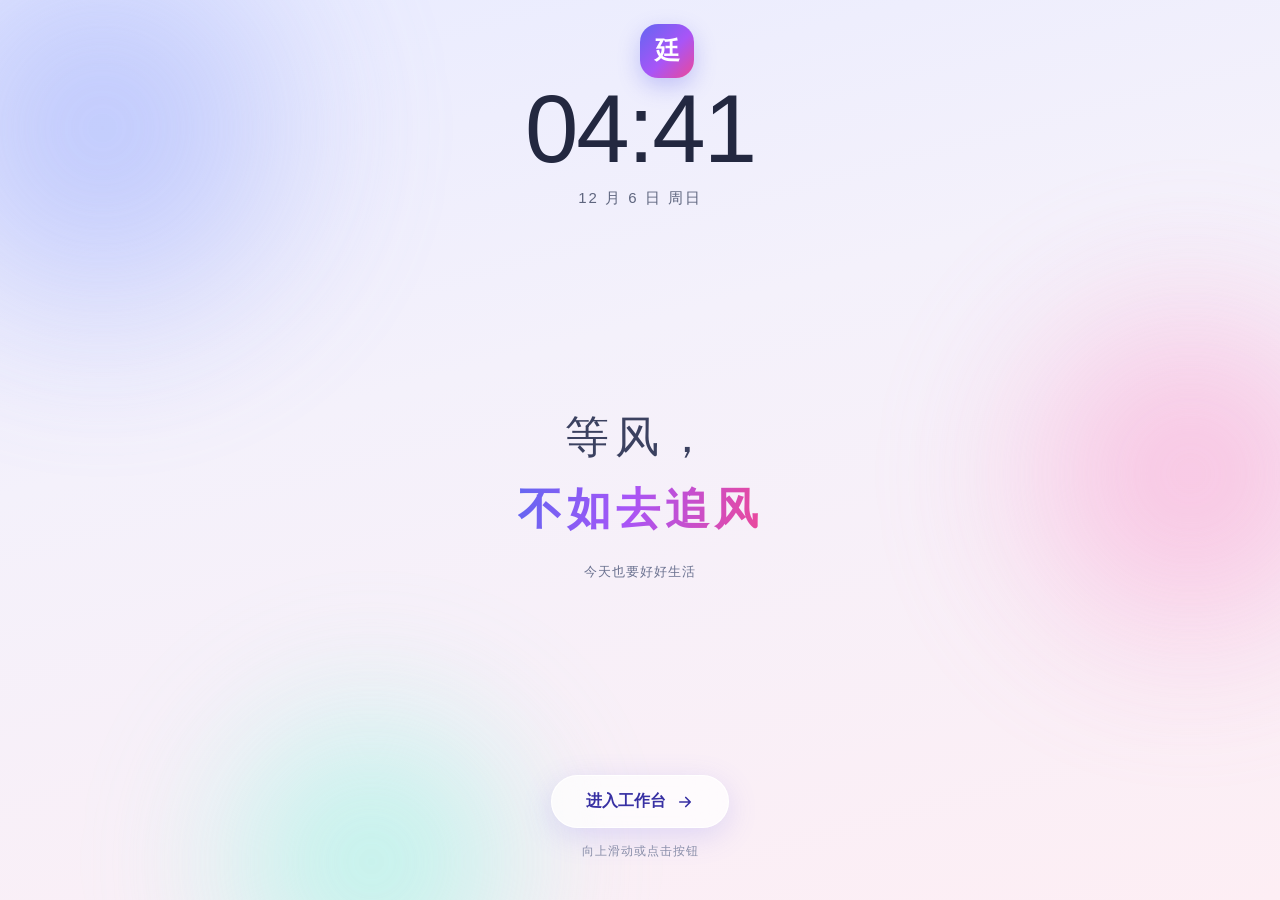
==== index.html @ cba23fd0 "v14 云同步修复：同 token 自动复用同一 Gist，一个 token 手机电脑互通" ====
<!DOCTYPE html>
<html lang="zh-CN">
<head>
<meta charset="UTF-8" />
<meta name="viewport" content="width=device-width, initial-scale=1.0, viewport-fit=cover, maximum-scale=1.0, user-scalable=no" />
<meta name="theme-color" content="#f6f7fb" />
<meta name="apple-mobile-web-app-capable" content="yes" />
<meta name="apple-mobile-web-app-status-bar-style" content="default" />
<meta name="apple-mobile-web-app-title" content="追风" />
<meta name="format-detection" content="telephone=no" />
<link rel="manifest" href="manifest.json" />
<link rel="apple-touch-icon" href="icons/icon-192.png" />
<link rel="icon" href="icons/icon-192.png" />
<title>追风 · 个人工作台</title>
  <link rel="stylesheet" href="css/style.css?v=14" />
</head>
<body>

<!-- ============ 锁屏 ============ -->
<div id="lockScreen" class="lock">
  <div class="lock-bg"><span class="orb o1"></span><span class="orb o2"></span><span class="orb o3"></span></div>
  <div class="lock-logo">廷</div>
  <div class="lock-inner">
    <div class="lock-top">
      <div id="lockTime" class="lock-time">--:--</div>
      <div id="lockDate" class="lock-date">—</div>
    </div>
    <div class="lock-mid">
      <div class="lock-quote">
        <span class="q-line">等风，</span>
        <span class="q-line strong">不如去追风</span>
      </div>
      <div id="lockSub" class="lock-sub">—</div>
    </div>
    <div class="lock-bottom">
      <button id="enterBtn" class="enter-btn">
        <span>进入工作台</span>
        <svg viewBox="0 0 24 24" width="18" height="18" fill="none" stroke="currentColor" stroke-width="2.2" stroke-linecap="round" stroke-linejoin="round"><path d="M5 12h14M13 6l6 6-6 6"/></svg>
      </button>
      <div class="lock-hint">向上滑动或点击按钮</div>
    </div>
  </div>
</div>

<!-- ============ 首次引导 ============ -->
<div id="onboard" class="onboard hidden"></div>

<!-- ============ 主应用 ============ -->
<div id="app" class="app hidden">
  <aside class="sidebar">
    <div class="brand">
      <div class="brand-logo">廷</div>
      <div class="brand-text"><b>廷的工作台</b><i id="brandUser">我的一天</i></div>
    </div>
    <nav class="side-nav" id="sideNav"></nav>
    <div class="side-foot">
      <div class="side-quote">等风，不如去追风</div>
    </div>
  </aside>

  <main class="main">
    <header class="topbar">
      <div class="topbar-left">
        <h1 id="pageTitle">首页</h1>
        <span id="pageSub" class="page-sub"></span>
      </div>
      <div class="topbar-right">
        <button class="icon-btn" id="settingsBtn" title="设置 / 备份">
          <svg viewBox="0 0 24 24" width="17" height="17" fill="none" stroke="currentColor" stroke-width="1.9" stroke-linecap="round"><circle cx="12" cy="12" r="3.2"/><path d="M19.4 15a1.6 1.6 0 0 0 .3 1.8l.1.1a2 2 0 1 1-2.8 2.8l-.1-.1a1.6 1.6 0 0 0-2.7 1.1V21a2 2 0 1 1-4 0v-.1A1.6 1.6 0 0 0 7.5 19.4l-.1.1a2 2 0 1 1-2.8-2.8l.1-.1A1.6 1.6 0 0 0 3 15H3a2 2 0 1 1 0-4h.1a1.6 1.6 0 0 0 1.5-2.7l-.1-.1a2 2 0 1 1 2.8-2.8l.1.1A1.6 1.6 0 0 0 10 4.6V4a2 2 0 1 1 4 0v.1a1.6 1.6 0 0 0 2.7 1.1l.1-.1a2 2 0 1 1 2.8 2.8l-.1.1A1.6 1.6 0 0 0 21 11h.1a2 2 0 1 1 0 4H21z"/></svg>
        </button>
        <button class="icon-btn" id="lockBtn" title="锁屏">
          <svg viewBox="0 0 24 24" width="18" height="18" fill="none" stroke="currentColor" stroke-width="2" stroke-linecap="round"><rect x="4" y="10" width="16" height="10" rx="2.5"/><path d="M8 10V7a4 4 0 0 1 8 0v3"/></svg>
        </button>
      </div>
    </header>
    <div id="view" class="view"></div>
  </main>

  <nav class="tabbar" id="tabbar"></nav>
</div>

<!-- ============ 全局层 ============ -->
<div id="modalRoot"></div>
<div id="sheetRoot"></div>
<div id="toastRoot" class="toast-root"></div>

<script src="js/core.js?v=14"></script>
<script src="js/charts.js?v=14"></script>
<script src="js/dashboard.js?v=14"></script>
<script src="js/finance.js?v=14"></script>
<script src="js/health.js?v=14"></script>
<script src="js/study.js?v=14"></script>
<script src="js/work.js?v=14"></script>
<script src="js/more.js?v=14"></script>
<script src="js/app.js?v=14"></script>
</body>
</html>
---- css/style.css ----
/* ===================== 设计变量 ===================== */
:root{
  --bg:#f4f5fa;
  --bg-soft:#eceef7;
  --surface:#ffffff;
  --surface-2:#f8f9fd;
  --line:#e7e9f2;
  --line-soft:#f0f1f7;
  --text:#1b1f2e;
  --text-2:#5c6379;
  --text-3:#98a0b5;
  --brand:#6366f1;
  --brand-soft:#eef0ff;
  --pink:#ec4899;
  --pink-soft:#fdeef6;
  --green:#10b981;
  --green-soft:#e7f8f2;
  --amber:#f59e0b;
  --amber-soft:#fef4e3;
  --red:#ef4444;
  --red-soft:#fdeeee;
  --blue:#3b82f6;
  --blue-soft:#eaf2ff;
  --violet:#8b5cf6;
  --violet-soft:#f2edff;
  --teal:#14b8a6;
  --teal-soft:#e6f8f6;
  --r-s:10px; --r-m:14px; --r-l:20px; --r-xl:26px;
  --sh-s:0 1px 2px rgba(24,30,60,.05), 0 2px 8px rgba(24,30,60,.04);
  --sh-m:0 2px 6px rgba(24,30,60,.06), 0 10px 26px rgba(24,30,60,.07);
  --sh-l:0 10px 40px rgba(24,30,60,.14);
  --sat:env(safe-area-inset-top,0px);
  --sab:env(safe-area-inset-bottom,0px);
  --font:-apple-system,BlinkMacSystemFont,"SF Pro SC","PingFang SC","Microsoft YaHei","Segoe UI",Roboto,sans-serif;
}
*{box-sizing:border-box;-webkit-tap-highlight-color:transparent}
html,body{height:100%}
body{
  margin:0;font-family:var(--font);background:var(--bg);color:var(--text);
  font-size:15px;line-height:1.5;-webkit-font-smoothing:antialiased;overscroll-behavior-y:none;
}
button,input,select,textarea{font-family:inherit;font-size:inherit;color:inherit}
button{cursor:pointer;border:none;background:none;padding:0}
a{color:var(--brand);text-decoration:none}
.hidden{display:none !important}
::-webkit-scrollbar{width:8px;height:8px}
::-webkit-scrollbar-thumb{background:#d8dbe8;border-radius:8px}
::-webkit-scrollbar-track{background:transparent}

/* ===================== 锁屏 ===================== */
.lock{
  position:fixed;inset:0;z-index:200;overflow:hidden;
  background:linear-gradient(165deg,#e8ebff 0%,#f4f1fb 40%,#fdeef4 100%);
  transition:opacity .6s ease, transform .6s cubic-bezier(.4,0,.2,1);
}
.lock.leaving{opacity:0;transform:translateY(-8%) scale(1.03);pointer-events:none}
.lock-bg{position:absolute;inset:0;filter:blur(60px);opacity:.75}
.orb{position:absolute;border-radius:50%}
.o1{width:44vmax;height:44vmax;left:-14vmax;top:-12vmax;background:radial-gradient(circle,#a5b4fc,transparent 68%);animation:float1 16s ease-in-out infinite}
.o2{width:38vmax;height:38vmax;right:-12vmax;top:18vmax;background:radial-gradient(circle,#f9a8d4,transparent 68%);animation:float2 19s ease-in-out infinite}
.o3{width:34vmax;height:34vmax;left:12vmax;bottom:-14vmax;background:radial-gradient(circle,#99f6e4,transparent 68%);animation:float3 22s ease-in-out infinite}
@keyframes float1{0%,100%{transform:translate(0,0)}50%{transform:translate(6vmax,4vmax)}}
@keyframes float2{0%,100%{transform:translate(0,0)}50%{transform:translate(-5vmax,6vmax)}}
@keyframes float3{0%,100%{transform:translate(0,0)}50%{transform:translate(4vmax,-5vmax)}}
.lock-inner{
  position:relative;height:100%;display:flex;flex-direction:column;align-items:center;
  justify-content:space-between;padding:calc(var(--sat) + 9vh) 24px calc(var(--sab) + 40px);
}
.lock-logo{
  position:absolute;top:calc(var(--sat) + 24px);left:50%;transform:translateX(-50%);
  width:54px;height:54px;border-radius:18px;display:grid;place-items:center;
  font-size:25px;font-weight:700;color:#fff;z-index:3;
  background:linear-gradient(135deg,#6366f1,#a855f7 55%,#ec4899);
  box-shadow:0 8px 22px rgba(99,102,241,.32);
  animation:fadeDown .9s both;
}
.lock-top{text-align:center;animation:fadeDown .9s .1s both}
.lock-time{font-size:clamp(58px,15vw,96px);font-weight:250;letter-spacing:-2px;color:#232840;line-height:1;font-variant-numeric:tabular-nums}
.lock-date{margin-top:10px;font-size:15px;color:#5f667f;letter-spacing:2px}
.lock-mid{text-align:center;animation:fadeUp 1s .35s both}
.lock-quote{display:flex;flex-direction:column;gap:6px}
.q-line{font-size:clamp(28px,7.5vw,44px);font-weight:300;letter-spacing:6px;color:#3b4160}
.q-line.strong{font-weight:600;letter-spacing:5px;background:linear-gradient(100deg,#6366f1,#a855f7 45%,#ec4899);-webkit-background-clip:text;background-clip:text;color:transparent}
.lock-sub{margin-top:20px;font-size:13px;color:#6b7290;letter-spacing:1px}
.lock-bottom{display:flex;flex-direction:column;align-items:center;gap:14px;animation:fadeUp 1s .6s both}
.enter-btn{
  display:inline-flex;align-items:center;gap:10px;padding:15px 34px;border-radius:100px;
  background:rgba(255,255,255,.72);backdrop-filter:blur(20px);-webkit-backdrop-filter:blur(20px);
  border:1px solid rgba(255,255,255,.9);box-shadow:0 8px 30px rgba(99,102,241,.18);
  font-size:16px;font-weight:600;color:#3730a3;transition:transform .2s, box-shadow .2s;
}
.enter-btn:active{transform:scale(.96)}
.enter-btn:hover{box-shadow:0 12px 38px rgba(99,102,241,.28)}
.lock-hint{font-size:12px;color:#8b90a8;letter-spacing:1px}
@keyframes fadeDown{from{opacity:0;transform:translateY(-18px)}to{opacity:1;transform:none}}
@keyframes fadeUp{from{opacity:0;transform:translateY(18px)}to{opacity:1;transform:none}}

/* ===================== 引导 ===================== */
.onboard{position:fixed;inset:0;z-index:190;background:var(--bg);overflow-y:auto;padding:calc(var(--sat) + 28px) 20px calc(var(--sab) + 40px)}
.ob-wrap{max-width:560px;margin:0 auto}
.ob-step{font-size:12px;letter-spacing:2px;color:var(--brand);font-weight:700}
.ob-title{font-size:26px;font-weight:700;margin:8px 0 6px;letter-spacing:-.5px}
.ob-desc{color:var(--text-2);font-size:14px;margin-bottom:22px}
.ob-card{background:var(--surface);border-radius:var(--r-l);padding:20px;box-shadow:var(--sh-s);border:1px solid var(--line-soft)}
.ob-actions{display:flex;gap:10px;margin-top:20px}
.ob-result{background:linear-gradient(135deg,#eef0ff,#fdeef6);border-radius:var(--r-l);padding:18px;margin-top:16px;border:1px solid #e6e8fa}
.ob-metrics{display:grid;grid-template-columns:repeat(2,1fr);gap:12px;margin-top:12px}
.ob-metric{background:rgba(255,255,255,.75);border-radius:var(--r-m);padding:12px 14px}
.ob-metric b{display:block;font-size:20px;letter-spacing:-.5px}
.ob-metric span{font-size:12px;color:var(--text-2)}

/* ===================== 布局 ===================== */
.app{display:flex;min-height:100vh}
.sidebar{
  width:236px;flex:none;background:var(--surface);border-right:1px solid var(--line);
  padding:22px 14px;display:flex;flex-direction:column;position:sticky;top:0;height:100vh;
}
.brand{display:flex;align-items:center;gap:11px;padding:0 8px 20px}
.brand-logo{
  width:40px;height:40px;border-radius:13px;flex:none;display:grid;place-items:center;color:#fff;font-weight:700;font-size:18px;
  background:linear-gradient(135deg,#6366f1,#a855f7 55%,#ec4899);box-shadow:0 6px 16px rgba(99,102,241,.3)
}
.brand-text b{display:block;font-size:15px}
.brand-text i{display:block;font-size:12px;color:var(--text-3);font-style:normal;margin-top:1px}
.side-nav{display:flex;flex-direction:column;gap:3px;flex:1}
.side-item{
  display:flex;align-items:center;gap:11px;padding:11px 12px;border-radius:12px;color:var(--text-2);
  font-size:14.5px;font-weight:500;transition:background .15s,color .15s;text-align:left;width:100%
}
.side-item svg{flex:none;opacity:.85}
.side-item:hover{background:var(--surface-2);color:var(--text)}
.side-item.on{background:var(--brand-soft);color:#4f46e5;font-weight:650}
.side-item .badge{margin-left:auto;background:var(--red);color:#fff;font-size:11px;font-weight:700;min-width:19px;height:19px;border-radius:10px;display:grid;place-items:center;padding:0 5px}
.side-foot{padding:14px 12px 0;border-top:1px solid var(--line-soft)}
.side-quote{font-size:12px;color:var(--text-3);letter-spacing:1px}

.main{flex:1;min-width:0;display:flex;flex-direction:column}
.topbar{
  position:sticky;top:0;z-index:40;display:flex;align-items:flex-end;justify-content:space-between;gap:12px;
  padding:calc(var(--sat) + 18px) 26px 14px;background:rgba(244,245,250,.86);
  backdrop-filter:saturate(180%) blur(14px);-webkit-backdrop-filter:saturate(180%) blur(14px);border-bottom:1px solid var(--line-soft)
}
.topbar h1{margin:0;font-size:23px;font-weight:700;letter-spacing:-.5px}
.page-sub{font-size:13px;color:var(--text-3);margin-left:10px}
.icon-btn{width:36px;height:36px;border-radius:11px;display:grid;place-items:center;background:var(--surface);border:1px solid var(--line);color:var(--text-2);box-shadow:var(--sh-s)}
.icon-btn:active{transform:scale(.94)}
.view{padding:20px 26px 40px;flex:1}
.tabbar{display:none}

/* ===================== 通用组件 ===================== */
.grid{display:grid;gap:14px}
.g2{grid-template-columns:repeat(2,minmax(0,1fr))}
.g3{grid-template-columns:repeat(3,minmax(0,1fr))}
.g4{grid-template-columns:repeat(4,minmax(0,1fr))}
.card{background:var(--surface);border:1px solid var(--line-soft);border-radius:var(--r-l);padding:18px;box-shadow:var(--sh-s)}
.card.pad-s{padding:14px}
.card-head{display:flex;align-items:center;justify-content:space-between;gap:10px;margin-bottom:14px}
.card-head h3{margin:0;font-size:15.5px;font-weight:680;letter-spacing:-.2px}
.card-head .sub{font-size:12.5px;color:var(--text-3)}
.sec-title{display:flex;align-items:center;justify-content:space-between;margin:26px 0 12px}
.sec-title h2{margin:0;font-size:17px;font-weight:700;letter-spacing:-.3px}
.sec-title:first-child{margin-top:0}

.btn{display:inline-flex;align-items:center;justify-content:center;gap:7px;padding:10px 16px;border-radius:12px;font-size:14px;font-weight:600;transition:transform .12s,filter .15s;border:1px solid transparent}
.btn:active{transform:scale(.97)}
.btn-primary{background:linear-gradient(135deg,#6366f1,#7c5cf0);color:#fff;box-shadow:0 4px 14px rgba(99,102,241,.28)}
.btn-primary:hover{filter:brightness(1.05)}
.btn-ghost{background:var(--surface);border-color:var(--line);color:var(--text-2);box-shadow:var(--sh-s)}
.btn-soft{background:var(--brand-soft);color:#4f46e5}
.btn-danger{background:var(--red-soft);color:var(--red)}
.btn-sm{padding:7px 12px;font-size:13px;border-radius:10px}
.btn-block{width:100%}
.btn-add{display:inline-flex;align-items:center;gap:6px;font-size:13px;font-weight:650;color:var(--brand);background:var(--brand-soft);padding:7px 12px;border-radius:10px}

.chip{display:inline-flex;align-items:center;gap:5px;padding:4px 10px;border-radius:100px;font-size:12px;font-weight:600;background:var(--surface-2);color:var(--text-2)}
.chip.brand{background:var(--brand-soft);color:#4f46e5}
.chip.green{background:var(--green-soft);color:#0f8f6c}
.chip.amber{background:var(--amber-soft);color:#b47100}
.chip.red{background:var(--red-soft);color:#d33}
.chip.pink{background:var(--pink-soft);color:#c9257e}
.chip.blue{background:var(--blue-soft);color:#2563eb}
.chip.violet{background:var(--violet-soft);color:#7c3aed}
.chip.teal{background:var(--teal-soft);color:#0d9488}

.stat{display:flex;flex-direction:column;gap:3px}
.stat b{font-size:24px;font-weight:700;letter-spacing:-.8px;font-variant-numeric:tabular-nums}
.stat span{font-size:12.5px;color:var(--text-3)}

.empty{text-align:center;padding:26px 16px;color:var(--text-3);font-size:13.5px}
.empty .e-ico{font-size:26px;display:block;margin-bottom:8px;opacity:.5}

.list{display:flex;flex-direction:column;gap:8px}
.row{display:flex;align-items:center;gap:12px;padding:12px 14px;background:var(--surface);border:1px solid var(--line-soft);border-radius:var(--r-m);transition:box-shadow .15s}
.row:hover{box-shadow:var(--sh-s)}
.row .r-main{flex:1;min-width:0}
.row .r-title{font-size:14.5px;font-weight:600;white-space:nowrap;overflow:hidden;text-overflow:ellipsis}
.row .r-sub{font-size:12.5px;color:var(--text-3);margin-top:2px;display:flex;gap:8px;flex-wrap:wrap;align-items:center}
.row .r-right{text-align:right;flex:none}
.row .r-amt{font-size:15px;font-weight:700;font-variant-numeric:tabular-nums;letter-spacing:-.3px}
.r-ico{width:38px;height:38px;border-radius:12px;flex:none;display:grid;place-items:center;font-size:17px;background:var(--surface-2)}
.mini-btn{width:28px;height:28px;border-radius:9px;display:grid;place-items:center;color:var(--text-3);background:var(--surface-2)}
.mini-btn:hover{background:var(--red-soft);color:var(--red)}

.progress{height:8px;border-radius:100px;background:var(--line);overflow:hidden}
.progress > i{display:block;height:100%;border-radius:100px;background:linear-gradient(90deg,#6366f1,#a855f7);transition:width .5s cubic-bezier(.4,0,.2,1)}
.progress.green > i{background:linear-gradient(90deg,#10b981,#34d399)}
.progress.blue > i{background:linear-gradient(90deg,#3b82f6,#60a5fa)}
.progress.amber > i{background:linear-gradient(90deg,#f59e0b,#fbbf24)}
.progress.pink > i{background:linear-gradient(90deg,#ec4899,#f472b6)}
.progress.red > i{background:linear-gradient(90deg,#ef4444,#f87171)}

.thumb{width:44px;height:44px;border-radius:11px;object-fit:cover;flex:none;background:var(--surface-2);cursor:zoom-in}
.seg{display:inline-flex;background:var(--surface-2);border-radius:12px;padding:3px;gap:2px;border:1px solid var(--line-soft)}
.seg button{padding:7px 14px;border-radius:9px;font-size:13px;font-weight:600;color:var(--text-2)}
.seg button.on{background:var(--surface);color:var(--text);box-shadow:var(--sh-s)}
.scroll-x{overflow-x:auto;-webkit-overflow-scrolling:touch}

/* 提醒卡 */
.alert{display:flex;gap:12px;align-items:flex-start;padding:13px 15px;border-radius:var(--r-m);border:1px solid transparent}
.alert .a-ico{width:32px;height:32px;border-radius:10px;display:grid;place-items:center;flex:none;font-size:15px}
.alert .a-body{flex:1;min-width:0}
.alert .a-t{font-size:14px;font-weight:650}
.alert .a-s{font-size:12.5px;color:var(--text-2);margin-top:2px}
.alert.red{background:var(--red-soft);border-color:#fbd5d5}
.alert.red .a-ico{background:#fbdada}
.alert.amber{background:var(--amber-soft);border-color:#fae3bd}
.alert.amber .a-ico{background:#fbe4bb}
.alert.blue{background:var(--blue-soft);border-color:#d5e5fd}
.alert.blue .a-ico{background:#d3e3fd}
.alert.pink{background:var(--pink-soft);border-color:#fbd9ea}
.alert.pink .a-ico{background:#fad4e6}
.alert.green{background:var(--green-soft);border-color:#c9f0e2}
.alert.green .a-ico{background:#c6efe0}

/* ===================== 弹窗 / 表单 ===================== */
.mask{position:fixed;inset:0;z-index:120;background:rgba(20,24,44,.42);backdrop-filter:blur(3px);display:flex;align-items:center;justify-content:center;padding:20px;animation:maskIn .2s}
@keyframes maskIn{from{opacity:0}to{opacity:1}}
.modal{
  width:100%;max-width:480px;max-height:86vh;overflow:hidden;background:var(--surface);border-radius:var(--r-xl);
  box-shadow:var(--sh-l);display:flex;flex-direction:column;animation:modalIn .28s cubic-bezier(.3,1.3,.5,1)
}
@keyframes modalIn{from{opacity:0;transform:translateY(20px) scale(.97)}to{opacity:1;transform:none}}
.modal-head{padding:20px 22px 12px;display:flex;align-items:center;justify-content:space-between;gap:10px}
.modal-head h3{margin:0;font-size:18px;font-weight:700;letter-spacing:-.3px}
.modal-body{padding:0 22px;overflow-y:auto;flex:1}
.modal-foot{padding:16px 22px calc(18px + var(--sab));display:flex;gap:10px;border-top:1px solid var(--line-soft);margin-top:14px}
.modal-foot .btn{flex:1}

.field{margin-bottom:14px}
.field > label{display:block;font-size:12.5px;font-weight:650;color:var(--text-2);margin-bottom:6px}
.field .hint{font-size:11.5px;color:var(--text-3);margin-top:5px}
.inp{
  width:100%;padding:11px 13px;border-radius:12px;border:1px solid var(--line);background:var(--surface-2);
  font-size:15px;transition:border-color .15s,background .15s;outline:none;appearance:none
}
.inp:focus{border-color:var(--brand);background:var(--surface);box-shadow:0 0 0 3px rgba(99,102,241,.1)}
textarea.inp{min-height:76px;resize:vertical;line-height:1.55}
select.inp{background-image:url("data:image/svg+xml,%3Csvg xmlns='http://www.w3.org/2000/svg' width='12' height='8' viewBox='0 0 12 8'%3E%3Cpath fill='%2398a0b5' d='M6 8 0 0h12z'/%3E%3C/svg%3E");background-repeat:no-repeat;background-position:right 13px center;padding-right:34px}
.opts{display:flex;flex-wrap:wrap;gap:7px}
.opt{padding:8px 13px;border-radius:11px;border:1px solid var(--line);background:var(--surface-2);font-size:13.5px;font-weight:600;color:var(--text-2)}
.opt.on{background:var(--brand-soft);border-color:#c7cbff;color:#4f46e5}
.two{display:grid;grid-template-columns:1fr 1fr;gap:10px}

.photo-field{display:flex;gap:10px;align-items:center;flex-wrap:wrap}
.photo-btn{display:inline-flex;align-items:center;gap:7px;padding:11px 15px;border-radius:12px;border:1px dashed var(--line);background:var(--surface-2);font-size:13.5px;font-weight:600;color:var(--text-2)}
.photo-btn:hover{border-color:var(--brand);color:var(--brand)}
.photo-prev{position:relative;width:76px;height:76px;border-radius:13px;overflow:hidden;border:1px solid var(--line)}
.photo-prev img{width:100%;height:100%;object-fit:cover}
.photo-prev button{position:absolute;top:3px;right:3px;width:21px;height:21px;border-radius:50%;background:rgba(0,0,0,.55);color:#fff;font-size:13px;display:grid;place-items:center;line-height:1}

.viewer{position:fixed;inset:0;z-index:160;background:rgba(10,12,22,.9);display:grid;place-items:center;padding:20px}
.viewer img{max-width:100%;max-height:92vh;border-radius:12px}

.toast-root{position:fixed;left:50%;transform:translateX(-50%);bottom:calc(var(--sab) + 90px);z-index:300;display:flex;flex-direction:column;gap:8px;align-items:center;pointer-events:none}
.toast{background:rgba(27,31,46,.94);color:#fff;padding:11px 18px;border-radius:100px;font-size:13.5px;font-weight:600;box-shadow:var(--sh-l);animation:toastIn .26s}
@keyframes toastIn{from{opacity:0;transform:translateY(12px)}to{opacity:1;transform:none}}

/* ===================== 首页 ===================== */
.hero{
  border-radius:var(--r-xl);padding:24px 26px;color:#fff;position:relative;overflow:hidden;
  background:linear-gradient(120deg,#6366f1 0%,#8b5cf6 45%,#ec4899 110%);box-shadow:0 12px 34px rgba(99,102,241,.25)
}
.hero::after{content:"";position:absolute;right:-60px;top:-70px;width:230px;height:230px;border-radius:50%;background:rgba(255,255,255,.12)}
.hero::before{content:"";position:absolute;right:60px;bottom:-90px;width:170px;height:170px;border-radius:50%;background:rgba(255,255,255,.09)}
.hero-inner{position:relative;z-index:1}
.hero-time{font-size:44px;font-weight:250;letter-spacing:-2px;line-height:1;font-variant-numeric:tabular-nums}
.hero-time small{font-size:17px;font-weight:500;margin-left:8px;letter-spacing:0;opacity:.85}
.hero-date{margin-top:8px;font-size:13.5px;opacity:.92;letter-spacing:.5px}
.hero-hello{margin-top:16px;font-size:17px;font-weight:600}
.hero-quote{margin-top:4px;font-size:13px;opacity:.9}
.hero-stats{display:flex;gap:22px;margin-top:18px;flex-wrap:wrap}
.hero-stat b{display:block;font-size:19px;font-weight:700;letter-spacing:-.5px}
.hero-stat span{font-size:11.5px;opacity:.85}

.qa{display:grid;grid-template-columns:repeat(6,1fr);gap:10px}
.qa button{background:var(--surface);border:1px solid var(--line-soft);border-radius:var(--r-m);padding:14px 8px;display:flex;flex-direction:column;align-items:center;gap:7px;box-shadow:var(--sh-s);transition:transform .12s}
.qa button:active{transform:scale(.95)}
.qa .qa-ico{width:38px;height:38px;border-radius:12px;display:grid;place-items:center;font-size:18px}
.qa span{font-size:12px;font-weight:600;color:var(--text-2)}

.ring-wrap{display:flex;align-items:center;gap:18px}
.ring{position:relative;width:112px;height:112px;flex:none}
.ring svg{transform:rotate(-90deg)}
.ring .ring-txt{position:absolute;inset:0;display:flex;flex-direction:column;align-items:center;justify-content:center}
.ring .ring-txt b{font-size:22px;font-weight:700;letter-spacing:-.7px;line-height:1}
.ring .ring-txt span{font-size:11px;color:var(--text-3);margin-top:3px}
.kv{display:flex;justify-content:space-between;font-size:13px;padding:5px 0}
.kv span{color:var(--text-2)}
.kv b{font-variant-numeric:tabular-nums}

/* ===================== 课表 ===================== */
.tt-wrap{overflow-x:auto;border-radius:var(--r-m);border:1px solid var(--line-soft);background:var(--surface)}
.tt{display:grid;grid-template-columns:52px repeat(7,minmax(96px,1fr));min-width:740px;position:relative}
.tt-h{padding:10px 4px;text-align:center;font-size:12.5px;font-weight:700;color:var(--text-2);border-bottom:1px solid var(--line);border-left:1px solid var(--line-soft);position:sticky;top:0;background:var(--surface-2);z-index:2}
.tt-h.today{color:var(--brand);background:var(--brand-soft)}
.tt-h small{display:block;font-weight:500;font-size:11px;color:var(--text-3);margin-top:1px}
.tt-corner{border-bottom:1px solid var(--line);background:var(--surface-2);position:sticky;left:0;top:0;z-index:3}
.tt-time{font-size:10.5px;color:var(--text-3);text-align:right;padding:2px 6px 0 0;border-top:1px solid var(--line-soft);height:44px;position:sticky;left:0;background:var(--surface);z-index:1}
.tt-cell{border-top:1px solid var(--line-soft);border-left:1px solid var(--line-soft);height:44px;position:relative}
.tt-ev{
  position:absolute;left:3px;right:3px;border-radius:9px;padding:5px 7px;font-size:11.5px;line-height:1.3;
  overflow:hidden;cursor:pointer;border-left:3px solid;transition:transform .12s
}
.tt-ev:active{transform:scale(.97)}
.tt-ev b{display:block;font-size:12px;font-weight:650;white-space:nowrap;overflow:hidden;text-overflow:ellipsis}
.tt-ev i{font-style:normal;opacity:.8;font-size:10.5px}
.tt-ev .dot{position:absolute;right:5px;top:5px;width:7px;height:7px;border-radius:50%;background:var(--red)}

/* 课表（弹性布局版） */
.tt2{min-width:760px}
.tt2-head{display:flex;position:sticky;top:0;z-index:2;background:var(--surface-2);border-bottom:1px solid var(--line)}
.tt2-th{width:54px;flex:none}
.tt2-dh{flex:1;text-align:center;padding:9px 2px;font-size:12.5px;font-weight:700;color:var(--text-2);border-left:1px solid var(--line-soft)}
.tt2-dh.today{color:#4f46e5;background:var(--brand-soft)}
.tt2-dh small{display:block;font-weight:500;font-size:10.5px;color:var(--text-3);margin-top:1px}
.tt2-body{display:flex}
.tt2-times{width:54px;flex:none}
.tt2-hour{height:32px;font-size:10.5px;color:var(--text-3);text-align:right;padding:1px 7px 0 0;box-sizing:border-box;display:flex;flex-direction:column;justify-content:center;align-items:flex-end;gap:1px}
.tt2-hour b{font-size:11.5px;font-weight:700;color:var(--text-2)}
.tt2-hour small{font-size:9.5px;font-weight:400}
.tt2-col{flex:1;position:relative;border-left:1px solid var(--line-soft);
  background:repeating-linear-gradient(to bottom, transparent 0 31px, var(--line-soft) 31px 32px)}
.tt2-col.today{background-color:rgba(99,102,241,.035)}
.tt-now{position:absolute;left:0;right:0;height:2px;background:var(--red);z-index:3}
.tt-now::before{content:"";position:absolute;left:-4px;top:-3px;width:8px;height:8px;border-radius:50%;background:var(--red)}

/* 网格编辑器（弹窗内） */
.tt-grid{border-collapse:collapse;width:100%;font-size:12px}
.tt-grid th,.tt-grid td{padding:1px;text-align:center;border:1px solid var(--line-soft)}
.tt-grid thead th{background:var(--surface-2);color:var(--text-2);font-weight:600;padding:8px 4px;position:sticky;top:0;z-index:1}
.tt-grid tbody td div{width:100%;height:28px;border-radius:5px;cursor:pointer;transition:background .15s}
.tt-grid tbody td div:hover{opacity:.7}

.course-card{border-radius:var(--r-m);padding:14px;border:1px solid var(--line-soft);background:var(--surface);cursor:pointer;transition:box-shadow .15s,transform .12s;border-left:4px solid}
.course-card:hover{box-shadow:var(--sh-m)}
.course-card:active{transform:scale(.99)}
.cc-top{display:flex;justify-content:space-between;align-items:flex-start;gap:8px}
.cc-name{font-size:15px;font-weight:680}
.cc-meta{font-size:12px;color:var(--text-3);margin-top:3px}
.cc-stats{display:flex;gap:8px;margin-top:11px;flex-wrap:wrap}

/* 抽屉 */
.sheet-mask{position:fixed;inset:0;z-index:130;background:rgba(20,24,44,.42);animation:maskIn .2s;display:flex;justify-content:flex-end}
.sheet{
  width:min(520px,100%);height:100%;background:var(--bg);box-shadow:var(--sh-l);display:flex;flex-direction:column;
  animation:sheetIn .3s cubic-bezier(.3,1,.4,1);overflow:hidden
}
@keyframes sheetIn{from{transform:translateX(40px);opacity:.4}to{transform:none;opacity:1}}
.sheet-head{padding:calc(var(--sat) + 18px) 20px 14px;background:var(--surface);border-bottom:1px solid var(--line-soft);display:flex;align-items:flex-start;justify-content:space-between;gap:12px}
.sheet-body{flex:1;overflow-y:auto;padding:18px 20px calc(var(--sab) + 30px)}

.task-item{display:flex;gap:11px;align-items:flex-start;padding:13px 14px;background:var(--surface);border:1px solid var(--line-soft);border-radius:var(--r-m)}
.task-item.done{opacity:.55}
.task-item.done .t-title{text-decoration:line-through}
.tick{width:21px;height:21px;border-radius:7px;border:2px solid var(--line);flex:none;margin-top:1px;display:grid;place-items:center;transition:all .15s}
.tick.on{background:var(--green);border-color:var(--green);color:#fff}
.t-title{font-size:14.5px;font-weight:600}
.t-meta{font-size:12px;color:var(--text-3);margin-top:3px;display:flex;gap:7px;flex-wrap:wrap;align-items:center}

/* 日历 */
.cal{display:grid;grid-template-columns:repeat(7,1fr);gap:4px}
.cal-h{text-align:center;font-size:11px;color:var(--text-3);font-weight:650;padding:4px 0}
.cal-d{aspect-ratio:1;border-radius:11px;display:flex;flex-direction:column;align-items:center;justify-content:center;font-size:13px;position:relative;background:var(--surface-2);color:var(--text-2);cursor:pointer;font-variant-numeric:tabular-nums}
.cal-d.out{opacity:.3}
.cal-d.period{background:var(--pink);color:#fff;font-weight:650}
.cal-d.predict{background:var(--pink-soft);color:#c9257e;border:1px dashed #f4a7cd}
.cal-d.ovu{background:var(--violet-soft);color:#7c3aed}
.cal-d.today{outline:2px solid var(--brand);outline-offset:-2px;font-weight:700}
.legend{display:flex;gap:14px;flex-wrap:wrap;font-size:12px;color:var(--text-2);margin-top:12px}
.legend i{width:11px;height:11px;border-radius:4px;display:inline-block;margin-right:5px;vertical-align:-1px}

/* 图表 */
.chart{width:100%;height:180px;display:block}
.chart-legend{display:flex;gap:14px;font-size:12px;color:var(--text-2);margin-top:8px;flex-wrap:wrap}
.chart-legend i{width:9px;height:9px;border-radius:3px;display:inline-block;margin-right:5px}

.bars{display:flex;align-items:flex-end;gap:6px;height:120px}
.bars .b{flex:1;display:flex;flex-direction:column;justify-content:flex-end;align-items:center;gap:5px;height:100%}
.bars .b i{width:100%;max-width:26px;border-radius:6px 6px 3px 3px;background:linear-gradient(180deg,#818cf8,#6366f1);display:block;min-height:3px;transition:height .5s}
.bars .b span{font-size:10.5px;color:var(--text-3)}

/* ===================== 移动端 ===================== */
@media (max-width:860px){
  .sidebar{display:none}
  .main{width:100%}
  .topbar{padding:calc(var(--sat) + 12px) 16px 12px}
  .topbar h1{font-size:20px}
  .view{padding:16px 16px calc(var(--sab) + 96px)}
  .tabbar{
    display:flex;position:fixed;left:0;right:0;bottom:0;z-index:60;background:rgba(255,255,255,.93);
    backdrop-filter:saturate(180%) blur(18px);-webkit-backdrop-filter:saturate(180%) blur(18px);
    border-top:1px solid var(--line);padding:7px 4px calc(var(--sab) + 7px)
  }
  .tab{flex:1;display:flex;flex-direction:column;align-items:center;gap:3px;color:var(--text-3);font-size:10.5px;font-weight:600;position:relative;padding:3px 0}
  .tab.on{color:var(--brand)}
  .tab .badge{position:absolute;top:0;right:50%;margin-right:-20px;background:var(--red);color:#fff;font-size:9.5px;font-weight:700;min-width:16px;height:16px;border-radius:8px;display:grid;place-items:center;padding:0 4px}
  .g4{grid-template-columns:repeat(2,1fr)}
  .g3{grid-template-columns:repeat(2,1fr)}
  .qa{grid-template-columns:repeat(4,1fr)}
  .hero{padding:20px}
  .hero-time{font-size:38px}
  .modal{max-width:none;border-radius:var(--r-xl) var(--r-xl) 0 0;max-height:92vh;align-self:flex-end;animation:sheetUp .3s cubic-bezier(.3,1,.4,1)}
  .mask{padding:0;align-items:flex-end}
  @keyframes sheetUp{from{transform:translateY(60px);opacity:.5}to{transform:none;opacity:1}}
  .sheet{border-radius:var(--r-xl) var(--r-xl) 0 0;height:94%;align-self:flex-end;animation:sheetUp .3s cubic-bezier(.3,1,.4,1)}
  .sheet-mask{align-items:flex-end}
  .ob-metrics{grid-template-columns:1fr 1fr}
  .toast-root{bottom:calc(var(--sab) + 100px)}
}
@media (max-width:400px){
  .qa{grid-template-columns:repeat(3,1fr)}
  .g2.tight{grid-template-columns:1fr}
}
@media print{.sidebar,.tabbar,.topbar{display:none}}

/* ---------- 饮食食材编辑器 ---------- */
.ing-list{ margin-top:8px; display:flex; flex-direction:column; gap:6px; }
.ing-empty{ font-size:12.5px; color:var(--text-3); padding:8px 2px; }
.ing-item{ display:flex; align-items:center; gap:8px; background:var(--bg-soft); border-radius:10px; padding:7px 10px; }
.ing-name{ flex:1; min-width:0; font-size:13.5px; font-weight:600; color:var(--text); overflow:hidden; text-overflow:ellipsis; white-space:nowrap; }
.ing-g{ display:flex; align-items:center; gap:3px; font-size:12px; color:var(--text-2); }
.ing-g-input{ width:56px !important; padding:4px 6px !important; font-size:13px !important; text-align:right; }
.ing-k{ min-width:64px; text-align:right; font-size:13px; color:var(--text); font-weight:600; }
.ing-total{ margin-top:10px; padding-top:9px; border-top:1px solid var(--line-soft); font-size:13.5px; color:var(--text-2); }
.ing-total b{ font-size:18px; color:var(--text); margin:0 2px; letter-spacing:-.5px; }
.suggest{ position:absolute; left:0; right:0; top:calc(100% + 4px); z-index:40; background:var(--surface); border:1px solid var(--line); border-radius:12px; box-shadow:0 10px 28px rgba(20,20,40,.14); max-height:220px; overflow-y:auto; }
.suggest .sug{ padding:9px 12px; font-size:13.5px; cursor:pointer; border-bottom:1px solid var(--line-soft); }
.suggest .sug:last-child{ border-bottom:none; }
.suggest .sug:hover{ background:var(--brand-soft); }
.suggest .sug b{ color:var(--text-3); margin-left:6px; font-weight:500; font-size:12px; }
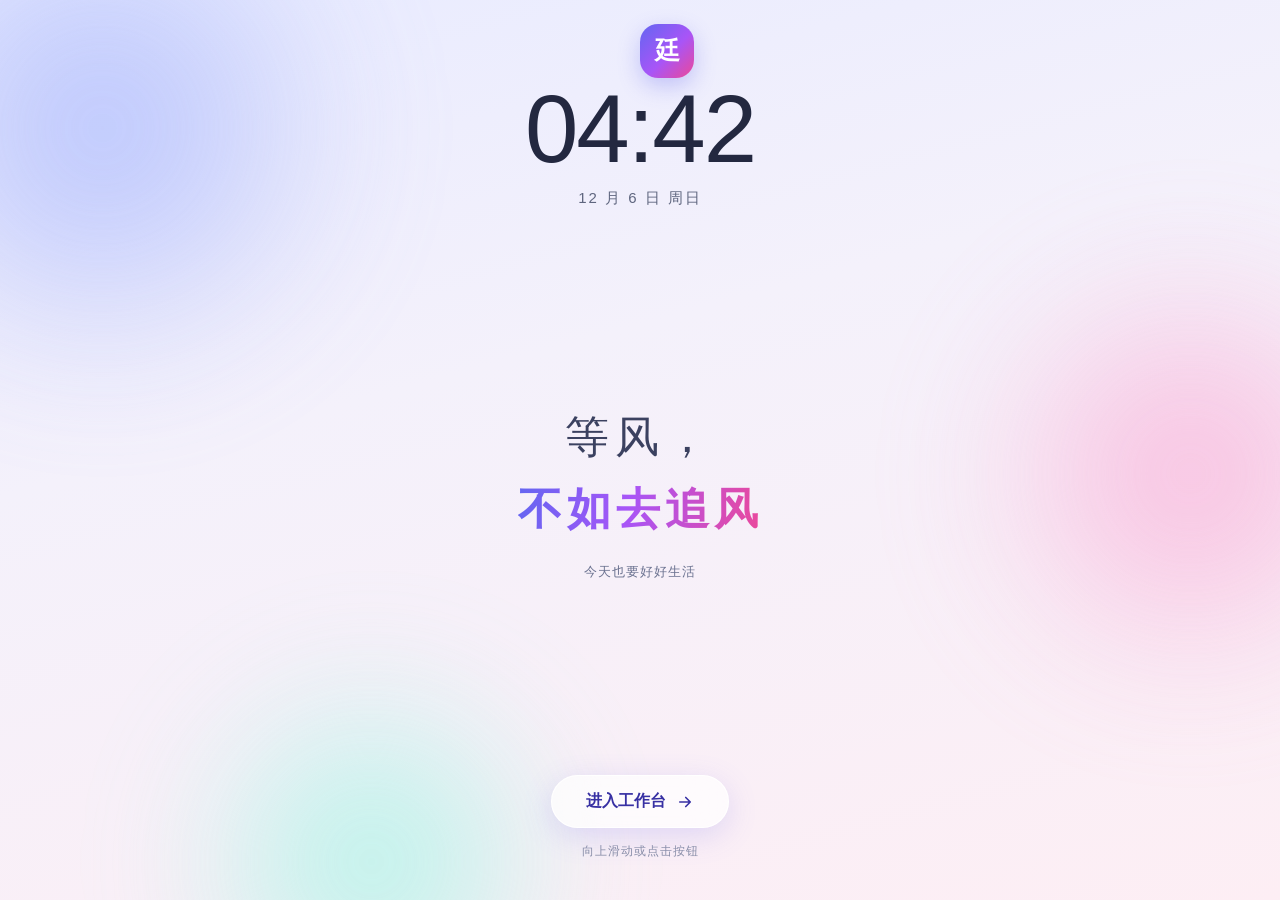
==== commit b03308e1: "v17 云同步修复：token 彻底清洗可见/不可见字符(防401)；401报错显示GitHub真实原因+长度" ====
--- a/index.html
+++ b/index.html
@@ -12,7 +12,7 @@
 <link rel="apple-touch-icon" href="icons/icon-192.png" />
 <link rel="icon" href="icons/icon-192.png" />
 <title>追风 · 个人工作台</title>
-  <link rel="stylesheet" href="css/style.css?v=14" />
+  <link rel="stylesheet" href="css/style.css?v=17" />
 </head>
 <body>
 
@@ -84,14 +84,14 @@
 <div id="sheetRoot"></div>
 <div id="toastRoot" class="toast-root"></div>
 
-<script src="js/core.js?v=14"></script>
-<script src="js/charts.js?v=14"></script>
-<script src="js/dashboard.js?v=14"></script>
-<script src="js/finance.js?v=14"></script>
-<script src="js/health.js?v=14"></script>
-<script src="js/study.js?v=14"></script>
-<script src="js/work.js?v=14"></script>
-<script src="js/more.js?v=14"></script>
-<script src="js/app.js?v=14"></script>
+<script src="js/core.js?v=17"></script>
+<script src="js/charts.js?v=17"></script>
+<script src="js/dashboard.js?v=17"></script>
+<script src="js/finance.js?v=17"></script>
+<script src="js/health.js?v=17"></script>
+<script src="js/study.js?v=17"></script>
+<script src="js/work.js?v=17"></script>
+<script src="js/more.js?v=17"></script>
+<script src="js/app.js?v=17"></script>
 </body>
 </html>
